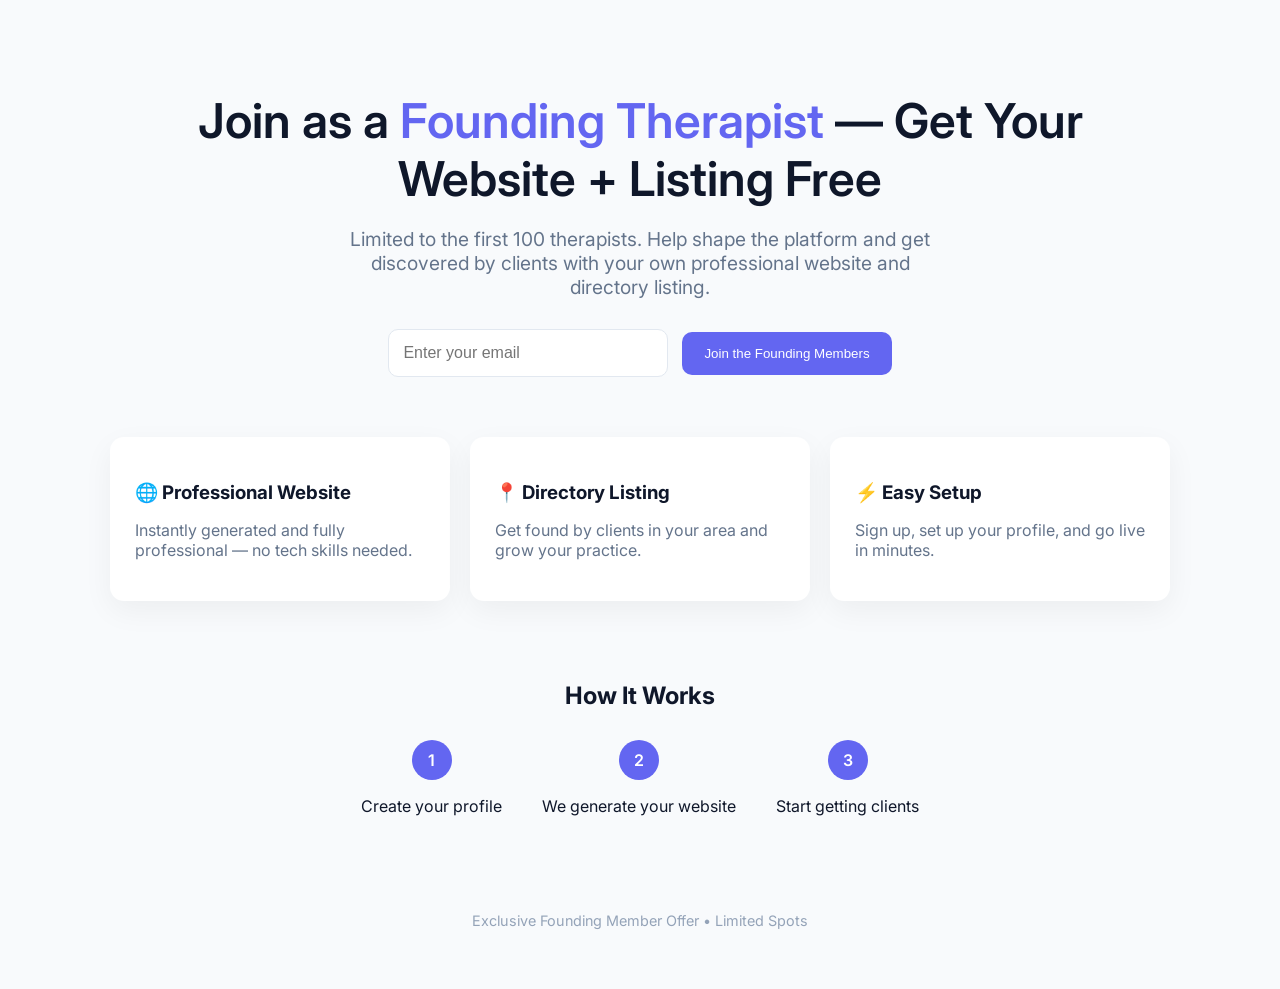
==== index.html @ 2a2947a0 "Create index.html" ====
<!DOCTYPE html>
<html lang="en">
<head>
  <meta charset="UTF-8" />
  <meta name="viewport" content="width=device-width, initial-scale=1.0"/>
  <title>Therapist Growth Platform — Founding Members</title>

  <!-- Font -->
  <link href="https://fonts.googleapis.com/css2?family=Inter:wght@300;400;500;600&display=swap" rel="stylesheet">

  <style>
    * { box-sizing: border-box; }

    body {
      margin: 0;
      font-family: 'Inter', sans-serif;
      background: #f8fafc;
      color: #0f172a;
    }

    .container {
      max-width: 1100px;
      margin: auto;
      padding: 60px 20px;
    }

    /* HERO */
    .hero {
      text-align: center;
      margin-bottom: 60px;
    }

    .hero h1 {
      font-size: 3rem;
      line-height: 1.2;
      margin-bottom: 20px;
      font-weight: 600;
    }

    .hero span {
      color: #6366f1;
    }

    .hero p {
      font-size: 1.2rem;
      color: #64748b;
      max-width: 600px;
      margin: auto;
    }

    .email-box {
      margin-top: 30px;
    }

    input {
      padding: 14px;
      width: 280px;
      border-radius: 10px;
      border: 1px solid #e2e8f0;
      font-size: 1rem;
      margin-right: 10px;
      outline: none;
    }

    button {
      padding: 14px 22px;
      border-radius: 10px;
      border: none;
      background: #6366f1;
      color: white;
      font-weight: 500;
      cursor: pointer;
      transition: 0.2s;
    }

    button:hover { background: #4f46e5; }

    #success { margin-top: 10px; color: green; display: none; }

    /* FEATURES CARDS */
    .grid {
      display: grid;
      grid-template-columns: repeat(auto-fit, minmax(260px, 1fr));
      gap: 20px;
      margin-top: 40px;
    }

    .card {
      background: white;
      padding: 25px;
      border-radius: 14px;
      box-shadow: 0 10px 30px rgba(0,0,0,0.05);
      text-align: left;
    }

    .card h3 { margin-bottom: 10px; }
    .card p { color: #64748b; }

    /* HOW IT WORKS */
    .steps { margin-top: 80px; text-align: center; }
    .steps h2 { margin-bottom: 30px; }
    .step-grid { display: flex; justify-content: center; gap: 40px; flex-wrap: wrap; }
    .step { max-width: 200px; }
    .step-number {
      background: #6366f1;
      color: white;
      width: 40px;
      height: 40px;
      border-radius: 50%;
      display: flex;
      align-items: center;
      justify-content: center;
      margin: auto;
      margin-bottom: 10px;
      font-weight: 600;
    }

    /* FOOTER */
    .footer { margin-top: 80px; text-align: center; color: #94a3b8; font-size: 0.9rem; }

    @media (max-width: 600px) {
      .hero h1 { font-size: 2.2rem; }
      input { width: 100%; margin-bottom: 10px; }
      button { width: 100%; }
    }
  </style>
</head>

<body>

  <div class="container">

    <!-- HERO -->
    <div class="hero">
      <h1>
        Join as a <span>Founding Therapist</span> — Get Your Website + Listing Free
      </h1>
      <p>
        Limited to the first 100 therapists. Help shape the platform and get discovered by clients with your own professional website and directory listing.
      </p>

      <div class="email-box">
        <form onsubmit="submitForm(event)">
          <input type="email" placeholder="Enter your email" required />
          <button type="submit">Join the Founding Members</button>
        </form>
        <div id="success">You're on the list 🚀</div>
      </div>
    </div>

    <!-- FEATURES -->
    <div class="grid">
      <div class="card">
        <h3>🌐 Professional Website</h3>
        <p>Instantly generated and fully professional — no tech skills needed.</p>
      </div>
      <div class="card">
        <h3>📍 Directory Listing</h3>
        <p>Get found by clients in your area and grow your practice.</p>
      </div>
      <div class="card">
        <h3>⚡ Easy Setup</h3>
        <p>Sign up, set up your profile, and go live in minutes.</p>
      </div>
    </div>

    <!-- HOW IT WORKS -->
    <div class="steps">
      <h2>How It Works</h2>
      <div class="step-grid">
        <div class="step">
          <div class="step-number">1</div>
          <p>Create your profile</p>
        </div>
        <div class="step">
          <div class="step-number">2</div>
          <p>We generate your website</p>
        </div>
        <div class="step">
          <div class="step-number">3</div>
          <p>Start getting clients</p>
        </div>
      </div>
    </div>

    <!-- FOOTER -->
    <div class="footer">
      Exclusive Founding Member Offer • Limited Spots
    </div>

  </div>

  <script>
    function submitForm(e) {
      e.preventDefault();
      document.getElementById("success").style.display = "block";
    }
  </script>

</body>
</html>
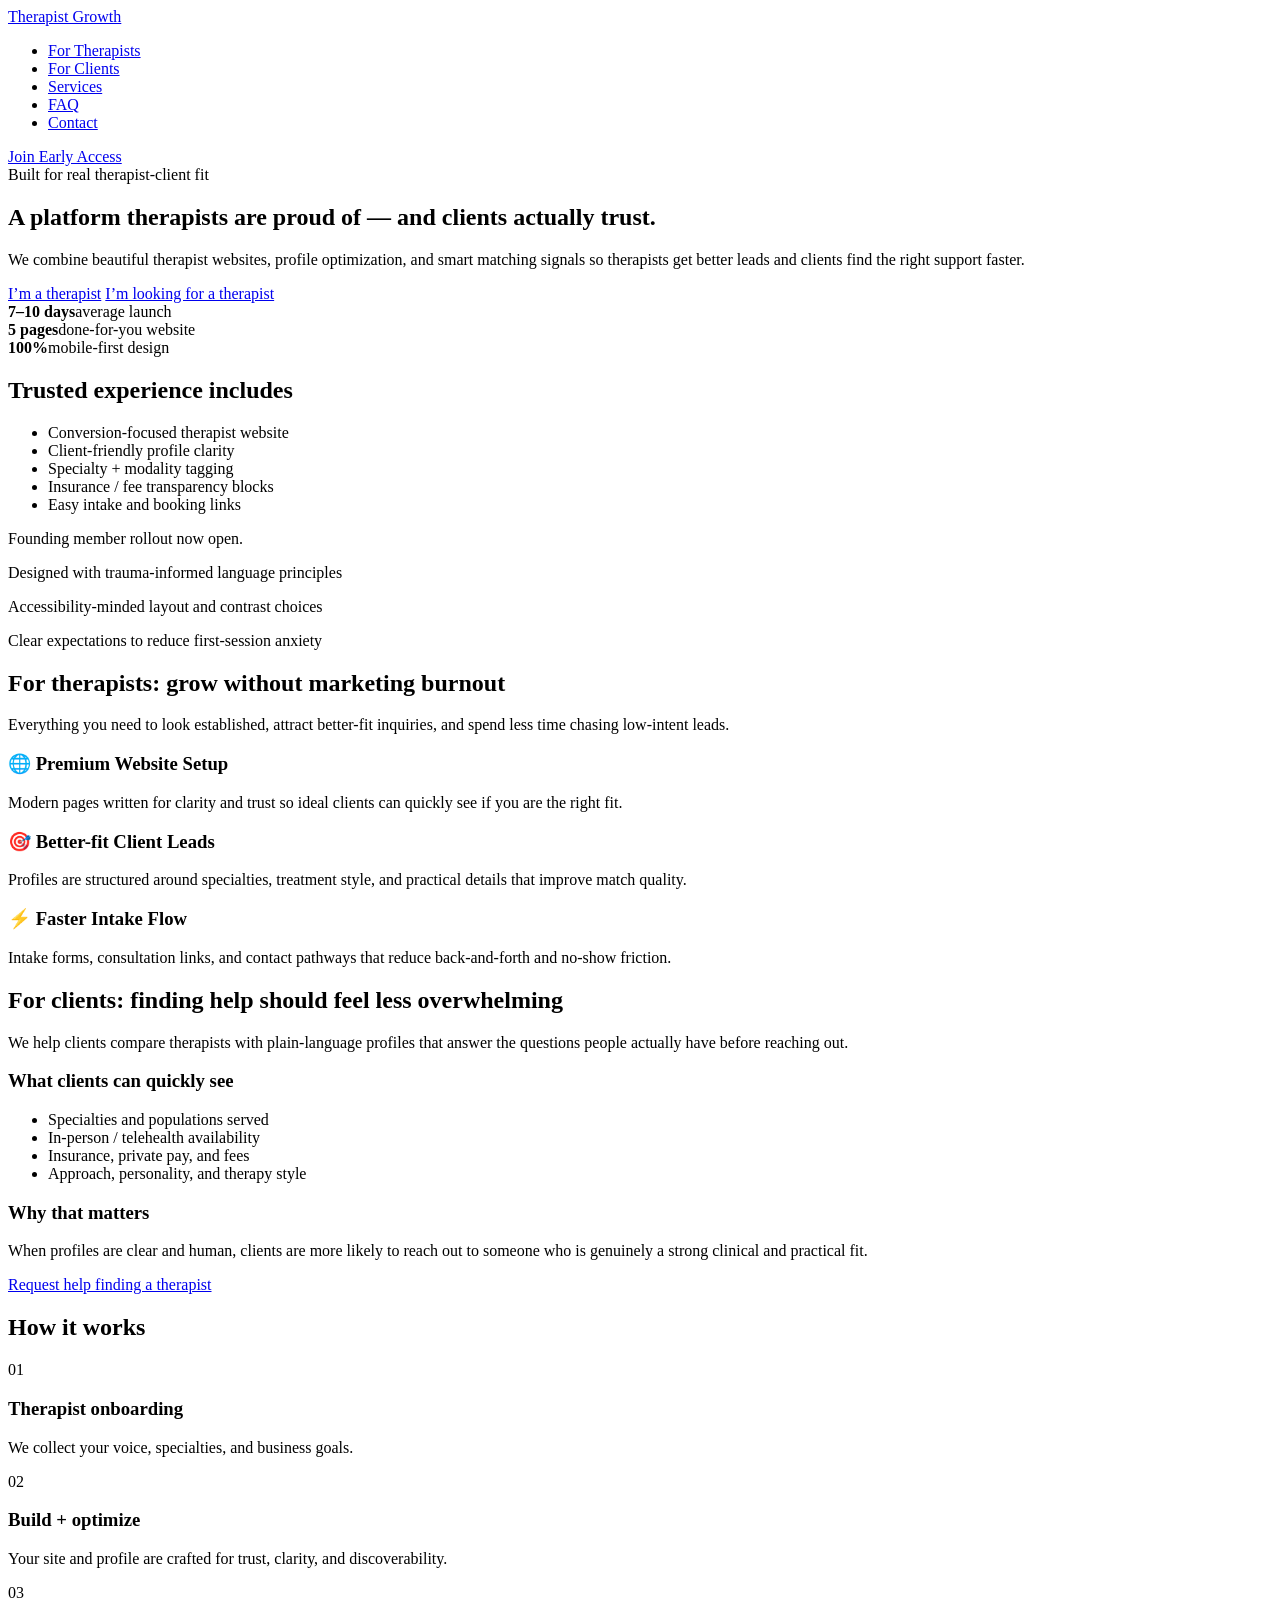
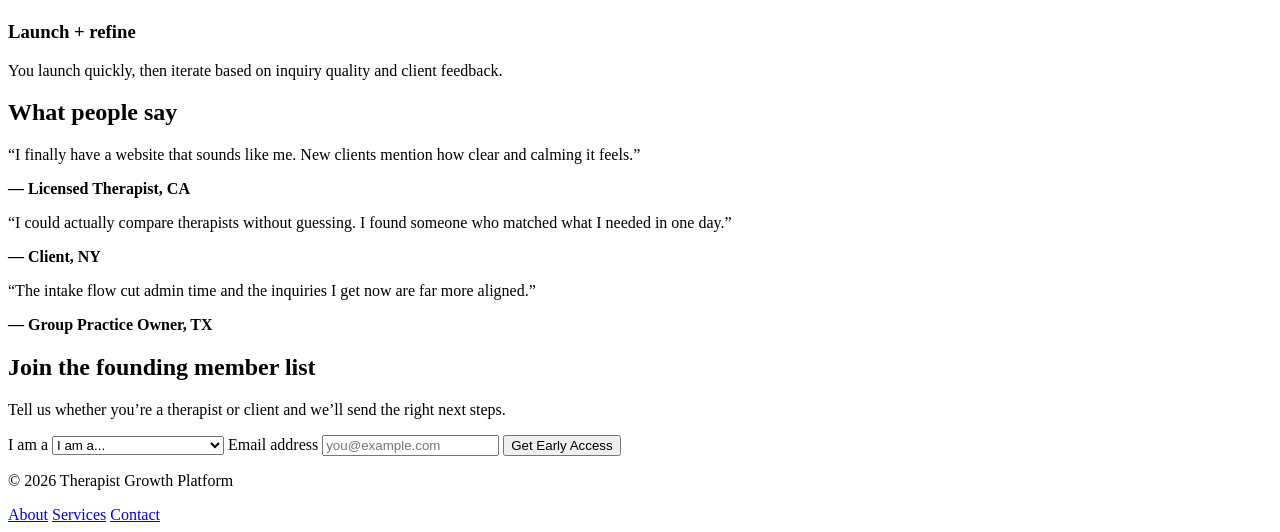
==== commit 4a85273f: "Update index.html" ====
--- a/index.html
+++ b/index.html
@@ -2,200 +2,190 @@
 <html lang="en">
 <head>
   <meta charset="UTF-8" />
-  <meta name="viewport" content="width=device-width, initial-scale=1.0"/>
-  <title>Therapist Growth Platform — Founding Members</title>
+  <meta name="viewport" content="width=device-width, initial-scale=1.0" />
+  <title>Therapist Growth Platform | Better Matches for Therapists & Clients</title>
+  <meta name="description" content="A modern platform that helps therapists grow private practices and helps clients find the right therapist quickly." />
+  <link rel="preconnect" href="https://fonts.googleapis.com" />
+  <link rel="preconnect" href="https://fonts.gstatic.com" crossorigin />
+  <link href="https://fonts.googleapis.com/css2?family=Inter:wght@400;500;600;700;800&display=swap" rel="stylesheet" />
+  <link rel="stylesheet" href="styles.css" />
+</head>
+<body>
+  <header class="site-header">
+    <div class="container nav-wrap">
+      <a class="brand" href="index.html">Therapist Growth</a>
+      <nav>
+        <ul class="nav-list">
+          <li><a href="#for-therapists">For Therapists</a></li>
+          <li><a href="#for-clients">For Clients</a></li>
+          <li><a href="services.html">Services</a></li>
+          <li><a href="faq.html">FAQ</a></li>
+          <li><a href="contact.html">Contact</a></li>
+        </ul>
+      </nav>
+      <a class="btn btn-sm" href="#join">Join Early Access</a>
+    </div>
+  </header>
 
-  <!-- Font -->
-  <link href="https://fonts.googleapis.com/css2?family=Inter:wght@300;400;500;600&display=swap" rel="stylesheet">
+  <main>
+    <section class="hero-section">
+      <div class="container hero-grid">
+        <div>
+          <span class="badge">Built for real therapist-client fit</span>
+          <h1>A platform therapists are proud of — and clients actually trust.</h1>
+          <p class="subtitle">
+            We combine beautiful therapist websites, profile optimization, and smart matching signals so therapists get better leads and clients find the right support faster.
+          </p>
+          <div class="hero-actions">
+            <a class="btn" href="#join">I’m a therapist</a>
+            <a class="btn btn-ghost" href="#for-clients">I’m looking for a therapist</a>
+          </div>
+          <div class="metric-row">
+            <div class="metric"><strong>7–10 days</strong><span>average launch</span></div>
+            <div class="metric"><strong>5 pages</strong><span>done-for-you website</span></div>
+            <div class="metric"><strong>100%</strong><span>mobile-first design</span></div>
+          </div>
+        </div>
+        <aside class="hero-card">
+          <h2>Trusted experience includes</h2>
+          <ul>
+            <li>Conversion-focused therapist website</li>
+            <li>Client-friendly profile clarity</li>
+            <li>Specialty + modality tagging</li>
+            <li>Insurance / fee transparency blocks</li>
+            <li>Easy intake and booking links</li>
+          </ul>
+          <p class="small">Founding member rollout now open.</p>
+        </aside>
+      </div>
+    </section>
 
-  <style>
-    * { box-sizing: border-box; }
+    <section class="section trust-strip">
+      <div class="container trust-grid">
+        <p>Designed with trauma-informed language principles</p>
+        <p>Accessibility-minded layout and contrast choices</p>
+        <p>Clear expectations to reduce first-session anxiety</p>
+      </div>
+    </section>
 
-    body {
-      margin: 0;
-      font-family: 'Inter', sans-serif;
-      background: #f8fafc;
-      color: #0f172a;
-    }
+    <section id="for-therapists" class="section">
+      <div class="container">
+        <h2>For therapists: grow without marketing burnout</h2>
+        <p class="section-intro">Everything you need to look established, attract better-fit inquiries, and spend less time chasing low-intent leads.</p>
+        <div class="card-grid">
+          <article class="card">
+            <h3>🌐 Premium Website Setup</h3>
+            <p>Modern pages written for clarity and trust so ideal clients can quickly see if you are the right fit.</p>
+          </article>
+          <article class="card">
+            <h3>🎯 Better-fit Client Leads</h3>
+            <p>Profiles are structured around specialties, treatment style, and practical details that improve match quality.</p>
+          </article>
+          <article class="card">
+            <h3>⚡ Faster Intake Flow</h3>
+            <p>Intake forms, consultation links, and contact pathways that reduce back-and-forth and no-show friction.</p>
+          </article>
+        </div>
+      </div>
+    </section>
 
-    .container {
-      max-width: 1100px;
-      margin: auto;
-      padding: 60px 20px;
-    }
+    <section id="for-clients" class="section section-alt">
+      <div class="container">
+        <h2>For clients: finding help should feel less overwhelming</h2>
+        <p class="section-intro">We help clients compare therapists with plain-language profiles that answer the questions people actually have before reaching out.</p>
+        <div class="two-col">
+          <article class="card">
+            <h3>What clients can quickly see</h3>
+            <ul class="list-clean">
+              <li>Specialties and populations served</li>
+              <li>In-person / telehealth availability</li>
+              <li>Insurance, private pay, and fees</li>
+              <li>Approach, personality, and therapy style</li>
+            </ul>
+          </article>
+          <article class="card">
+            <h3>Why that matters</h3>
+            <p>When profiles are clear and human, clients are more likely to reach out to someone who is genuinely a strong clinical and practical fit.</p>
+            <a href="contact.html" class="btn btn-ghost">Request help finding a therapist</a>
+          </article>
+        </div>
+      </div>
+    </section>
 
-    /* HERO */
-    .hero {
-      text-align: center;
-      margin-bottom: 60px;
-    }
+    <section class="section">
+      <div class="container">
+        <h2>How it works</h2>
+        <div class="steps">
+          <div class="step">
+            <span>01</span>
+            <h3>Therapist onboarding</h3>
+            <p>We collect your voice, specialties, and business goals.</p>
+          </div>
+          <div class="step">
+            <span>02</span>
+            <h3>Build + optimize</h3>
+            <p>Your site and profile are crafted for trust, clarity, and discoverability.</p>
+          </div>
+          <div class="step">
+            <span>03</span>
+            <h3>Launch + refine</h3>
+            <p>You launch quickly, then iterate based on inquiry quality and client feedback.</p>
+          </div>
+        </div>
+      </div>
+    </section>
 
-    .hero h1 {
-      font-size: 3rem;
-      line-height: 1.2;
-      margin-bottom: 20px;
-      font-weight: 600;
-    }
+    <section class="section section-alt">
+      <div class="container">
+        <h2>What people say</h2>
+        <div class="card-grid">
+          <article class="card quote-card">
+            <p>“I finally have a website that sounds like me. New clients mention how clear and calming it feels.”</p>
+            <strong>— Licensed Therapist, CA</strong>
+          </article>
+          <article class="card quote-card">
+            <p>“I could actually compare therapists without guessing. I found someone who matched what I needed in one day.”</p>
+            <strong>— Client, NY</strong>
+          </article>
+          <article class="card quote-card">
+            <p>“The intake flow cut admin time and the inquiries I get now are far more aligned.”</p>
+            <strong>— Group Practice Owner, TX</strong>
+          </article>
+        </div>
+      </div>
+    </section>
 
-    .hero span {
-      color: #6366f1;
-    }
+    <section id="join" class="section">
+      <div class="container form-wrap">
+        <h2>Join the founding member list</h2>
+        <p>Tell us whether you’re a therapist or client and we’ll send the right next steps.</p>
+        <form id="join-form" class="join-form">
+          <label for="role" class="sr-only">I am a</label>
+          <select id="role" required>
+            <option value="" selected disabled>I am a...</option>
+            <option value="therapist">Therapist</option>
+            <option value="client">Client seeking a therapist</option>
+          </select>
+          <label for="email" class="sr-only">Email address</label>
+          <input id="email" type="email" placeholder="you@example.com" required />
+          <button type="submit" class="btn">Get Early Access</button>
+        </form>
+        <p id="form-message" class="form-message" aria-live="polite"></p>
+      </div>
+    </section>
+  </main>
 
-    .hero p {
-      font-size: 1.2rem;
-      color: #64748b;
-      max-width: 600px;
-      margin: auto;
-    }
-
-    .email-box {
-      margin-top: 30px;
-    }
-
-    input {
-      padding: 14px;
-      width: 280px;
-      border-radius: 10px;
-      border: 1px solid #e2e8f0;
-      font-size: 1rem;
-      margin-right: 10px;
-      outline: none;
-    }
-
-    button {
-      padding: 14px 22px;
-      border-radius: 10px;
-      border: none;
-      background: #6366f1;
-      color: white;
-      font-weight: 500;
-      cursor: pointer;
-      transition: 0.2s;
-    }
-
-    button:hover { background: #4f46e5; }
-
-    #success { margin-top: 10px; color: green; display: none; }
-
-    /* FEATURES CARDS */
-    .grid {
-      display: grid;
-      grid-template-columns: repeat(auto-fit, minmax(260px, 1fr));
-      gap: 20px;
-      margin-top: 40px;
-    }
-
-    .card {
-      background: white;
-      padding: 25px;
-      border-radius: 14px;
-      box-shadow: 0 10px 30px rgba(0,0,0,0.05);
-      text-align: left;
-    }
-
-    .card h3 { margin-bottom: 10px; }
-    .card p { color: #64748b; }
-
-    /* HOW IT WORKS */
-    .steps { margin-top: 80px; text-align: center; }
-    .steps h2 { margin-bottom: 30px; }
-    .step-grid { display: flex; justify-content: center; gap: 40px; flex-wrap: wrap; }
-    .step { max-width: 200px; }
-    .step-number {
-      background: #6366f1;
-      color: white;
-      width: 40px;
-      height: 40px;
-      border-radius: 50%;
-      display: flex;
-      align-items: center;
-      justify-content: center;
-      margin: auto;
-      margin-bottom: 10px;
-      font-weight: 600;
-    }
-
-    /* FOOTER */
-    .footer { margin-top: 80px; text-align: center; color: #94a3b8; font-size: 0.9rem; }
-
-    @media (max-width: 600px) {
-      .hero h1 { font-size: 2.2rem; }
-      input { width: 100%; margin-bottom: 10px; }
-      button { width: 100%; }
-    }
-  </style>
-</head>
-
-<body>
-
-  <div class="container">
-
-    <!-- HERO -->
-    <div class="hero">
-      <h1>
-        Join as a <span>Founding Therapist</span> — Get Your Website + Listing Free
-      </h1>
-      <p>
-        Limited to the first 100 therapists. Help shape the platform and get discovered by clients with your own professional website and directory listing.
-      </p>
-
-      <div class="email-box">
-        <form onsubmit="submitForm(event)">
-          <input type="email" placeholder="Enter your email" required />
-          <button type="submit">Join the Founding Members</button>
-        </form>
-        <div id="success">You're on the list 🚀</div>
+  <footer class="site-footer">
+    <div class="container footer-grid">
+      <p>© 2026 Therapist Growth Platform</p>
+      <div>
+        <a href="about.html">About</a>
+        <a href="services.html">Services</a>
+        <a href="contact.html">Contact</a>
       </div>
     </div>
+  </footer>
 
-    <!-- FEATURES -->
-    <div class="grid">
-      <div class="card">
-        <h3>🌐 Professional Website</h3>
-        <p>Instantly generated and fully professional — no tech skills needed.</p>
-      </div>
-      <div class="card">
-        <h3>📍 Directory Listing</h3>
-        <p>Get found by clients in your area and grow your practice.</p>
-      </div>
-      <div class="card">
-        <h3>⚡ Easy Setup</h3>
-        <p>Sign up, set up your profile, and go live in minutes.</p>
-      </div>
-    </div>
-
-    <!-- HOW IT WORKS -->
-    <div class="steps">
-      <h2>How It Works</h2>
-      <div class="step-grid">
-        <div class="step">
-          <div class="step-number">1</div>
-          <p>Create your profile</p>
-        </div>
-        <div class="step">
-          <div class="step-number">2</div>
-          <p>We generate your website</p>
-        </div>
-        <div class="step">
-          <div class="step-number">3</div>
-          <p>Start getting clients</p>
-        </div>
-      </div>
-    </div>
-
-    <!-- FOOTER -->
-    <div class="footer">
-      Exclusive Founding Member Offer • Limited Spots
-    </div>
-
-  </div>
-
-  <script>
-    function submitForm(e) {
-      e.preventDefault();
-      document.getElementById("success").style.display = "block";
-    }
-  </script>
-
+  <script src="script.js"></script>
 </body>
 </html>
